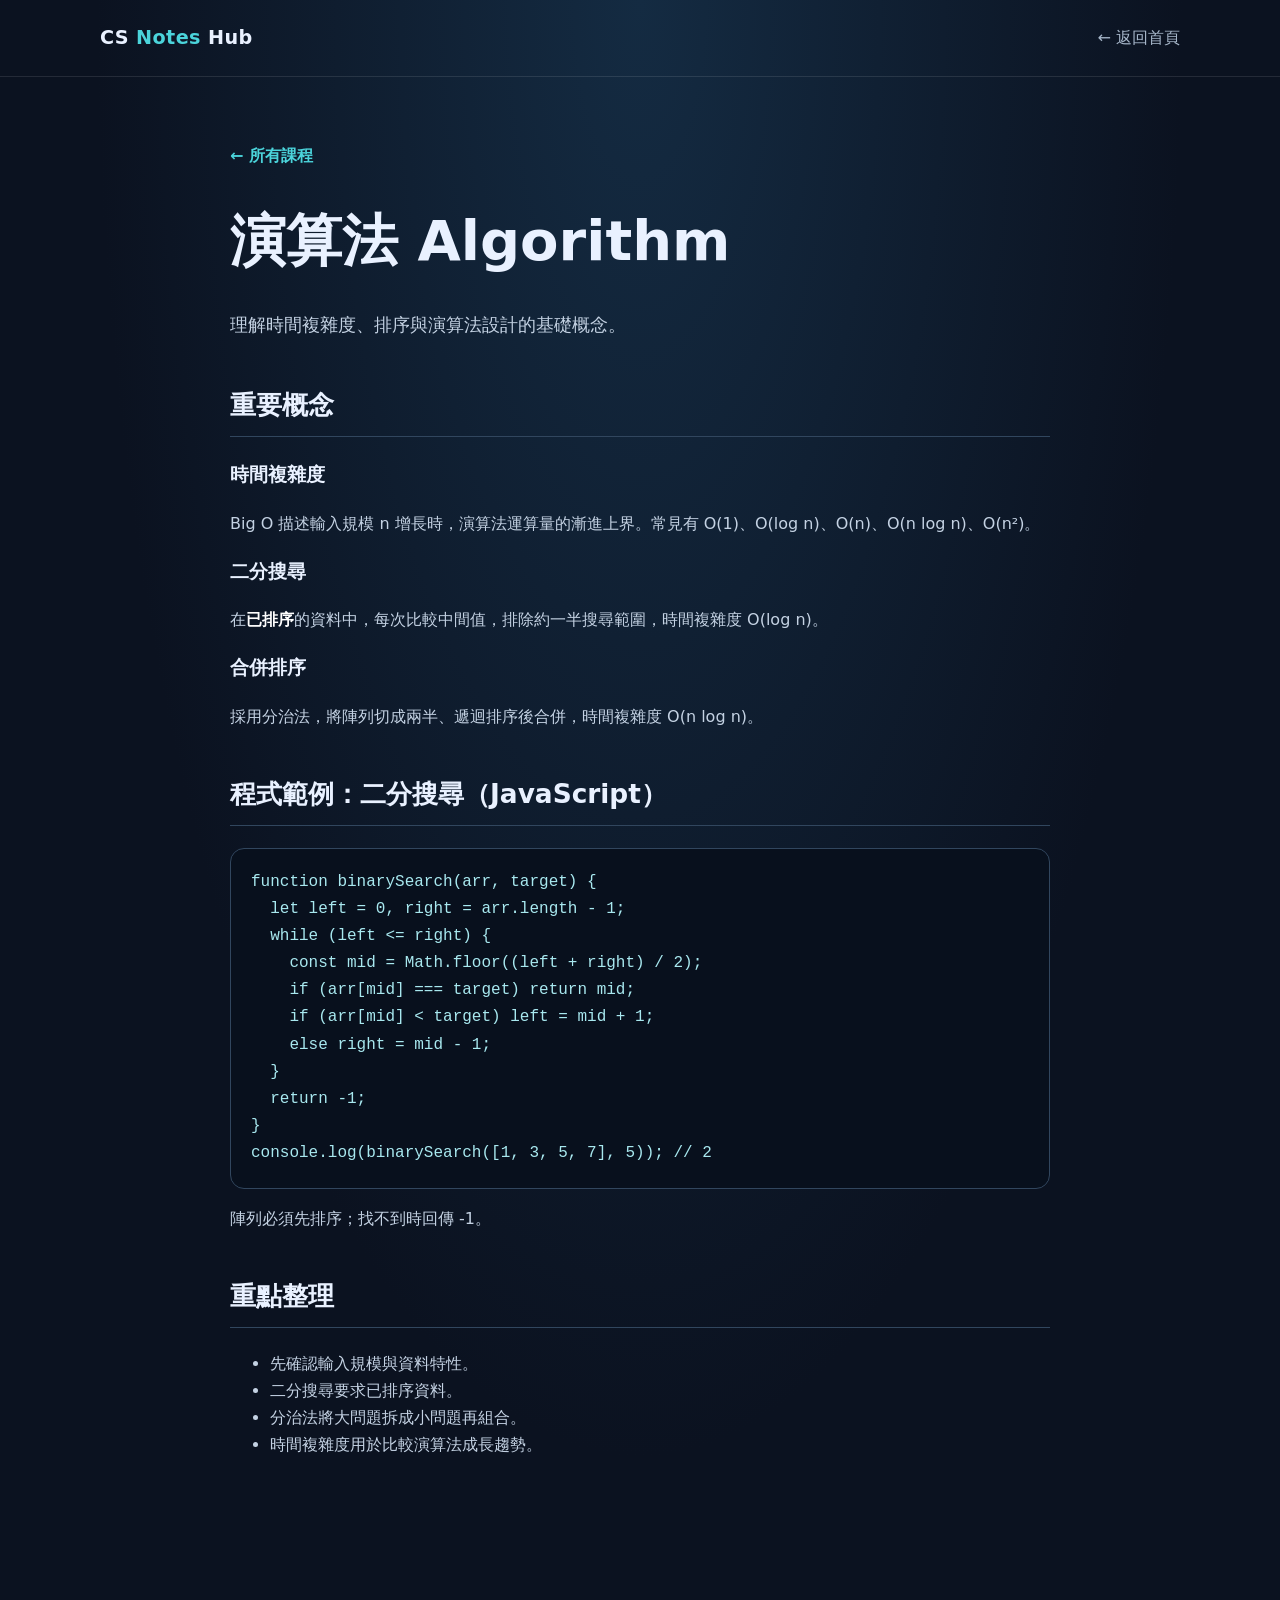
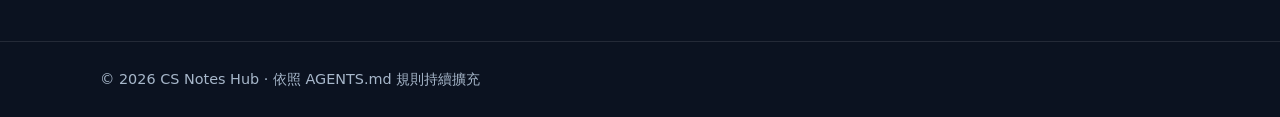
==== notes/algorithm.html @ 1b6aa5c6 "Add notes/algorithm.html" ====
<!doctype html><html lang="zh-Hant"><head><meta charset="utf-8"><meta name="viewport" content="width=device-width,initial-scale=1"><title>演算法 Algorithm | CS Notes Hub</title><meta name="description" content="理解時間複雜度、排序與演算法設計的基礎概念。"><link rel="stylesheet" href="../style.css"></head><body><header class="site-header"><nav class="container nav"><a class="logo" href="../index.html">CS <span>Notes</span> Hub</a><a href="../index.html">← 返回首頁</a></nav></header><main class="container article"><a class="back" href="../index.html">← 所有課程</a><h1>演算法 Algorithm</h1><p class="lead">理解時間複雜度、排序與演算法設計的基礎概念。</p><section><h2>重要概念</h2><h3>時間複雜度</h3><p>Big O 描述輸入規模 n 增長時，演算法運算量的漸進上界。常見有 O(1)、O(log n)、O(n)、O(n log n)、O(n²)。</p><h3>二分搜尋</h3><p>在<strong>已排序</strong>的資料中，每次比較中間值，排除約一半搜尋範圍，時間複雜度 O(log n)。</p><h3>合併排序</h3><p>採用分治法，將陣列切成兩半、遞迴排序後合併，時間複雜度 O(n log n)。</p></section><section><h2>程式範例：二分搜尋（JavaScript）</h2><pre><code>function binarySearch(arr, target) {
  let left = 0, right = arr.length - 1;
  while (left &lt;= right) {
    const mid = Math.floor((left + right) / 2);
    if (arr[mid] === target) return mid;
    if (arr[mid] &lt; target) left = mid + 1;
    else right = mid - 1;
  }
  return -1;
}
console.log(binarySearch([1, 3, 5, 7], 5)); // 2</code></pre><p>陣列必須先排序；找不到時回傳 -1。</p></section><section><h2>重點整理</h2><ul><li>先確認輸入規模與資料特性。</li><li>二分搜尋要求已排序資料。</li><li>分治法將大問題拆成小問題再組合。</li><li>時間複雜度用於比較演算法成長趨勢。</li></ul></section></main><footer><div class="container">© 2026 CS Notes Hub · 依照 AGENTS.md 規則持續擴充</div></footer></body></html>
---- style.css ----
:root{color-scheme:dark;--bg:#0b1220;--panel:#142237;--text:#e9f1ff;--muted:#a7b7ca;--accent:#4bd4db}*{box-sizing:border-box}html{scroll-behavior:smooth}body{margin:0;background:radial-gradient(ellipse at top,#142b42 0,#0b1220 60%);color:var(--text);font:16px/1.7 system-ui,-apple-system,"Noto Sans TC",sans-serif}a{color:inherit;text-decoration:none}a:focus-visible,input:focus-visible{outline:3px solid var(--accent);outline-offset:4px}.container{width:min(1080px,calc(100% - 40px));margin:auto}.site-header{border-bottom:1px solid #ffffff1a}.nav{min-height:76px;display:flex;justify-content:space-between;align-items:center}.logo{font-size:1.2rem;font-weight:800;letter-spacing:.02em}.logo span,em{color:var(--accent)}.nav>a:last-child{color:var(--muted)}.hero{padding:100px 0 85px}.eyebrow{color:var(--accent);font-size:.85rem;font-weight:800;letter-spacing:.2em}.hero h1{font-size:clamp(2.5rem,6vw,5rem);line-height:1.18;letter-spacing:-.04em;margin:18px 0}.hero em{font-style:normal}.lead{max-width:680px;font-size:1.1rem;color:var(--muted)}.tags{display:flex;flex-wrap:wrap;gap:10px;margin-top:28px}.tags span{padding:6px 13px;background:#ffffff12;border:1px solid #ffffff20;border-radius:100px;font-size:.85rem;color:#c9d7e9}.section-head{display:flex;justify-content:space-between;align-items:center;gap:16px}.section-head p{color:var(--muted)}h2{font-size:1.65rem}label{display:block;margin:10px 0 8px;color:var(--muted)}input{width:100%;padding:14px 17px;background:#15253a;border:1px solid #38506b;color:var(--text);border-radius:12px;font:inherit;margin-bottom:25px}.course-grid{display:grid;grid-template-columns:repeat(3,minmax(0,1fr));gap:20px}.course-card{display:flex;flex-direction:column;min-height:270px;padding:28px;background:var(--panel);border:1px solid #31465e;border-radius:20px;transition:transform .2s,border-color .2s}.course-card:hover{transform:translateY(-5px);border-color:var(--accent)}.emoji{font-size:2rem}.course-card h3{font-size:1.3rem;margin:14px 0 0}.course-card p{color:var(--muted);flex:1}.card-foot{font-weight:700;color:var(--accent)}footer{margin-top:90px;border-top:1px solid #ffffff1a;padding:25px 0;color:var(--muted);font-size:.9rem}.article{max-width:820px;padding:65px 0}.article h1{font-size:clamp(2rem,5vw,3.5rem);line-height:1.2}.article h2{margin-top:42px;border-bottom:1px solid #31465e;padding-bottom:8px}.article p,.article li{color:#c4d2e3}.article section{margin-bottom:28px}.back{color:var(--accent);font-weight:700}.article pre{padding:20px;overflow-x:auto;border:1px solid #31465e;border-radius:14px;background:#08101d;color:#a8e8ef}.article code{font-family:ui-monospace,Consolas,monospace}.article strong{color:#fff}@media(max-width:750px){.hero{padding:65px 0}.course-grid{grid-template-columns:1fr}.section-head{align-items:flex-start;flex-direction:column;gap:0}.course-card{min-height:210px}.article{padding-top:40px}}
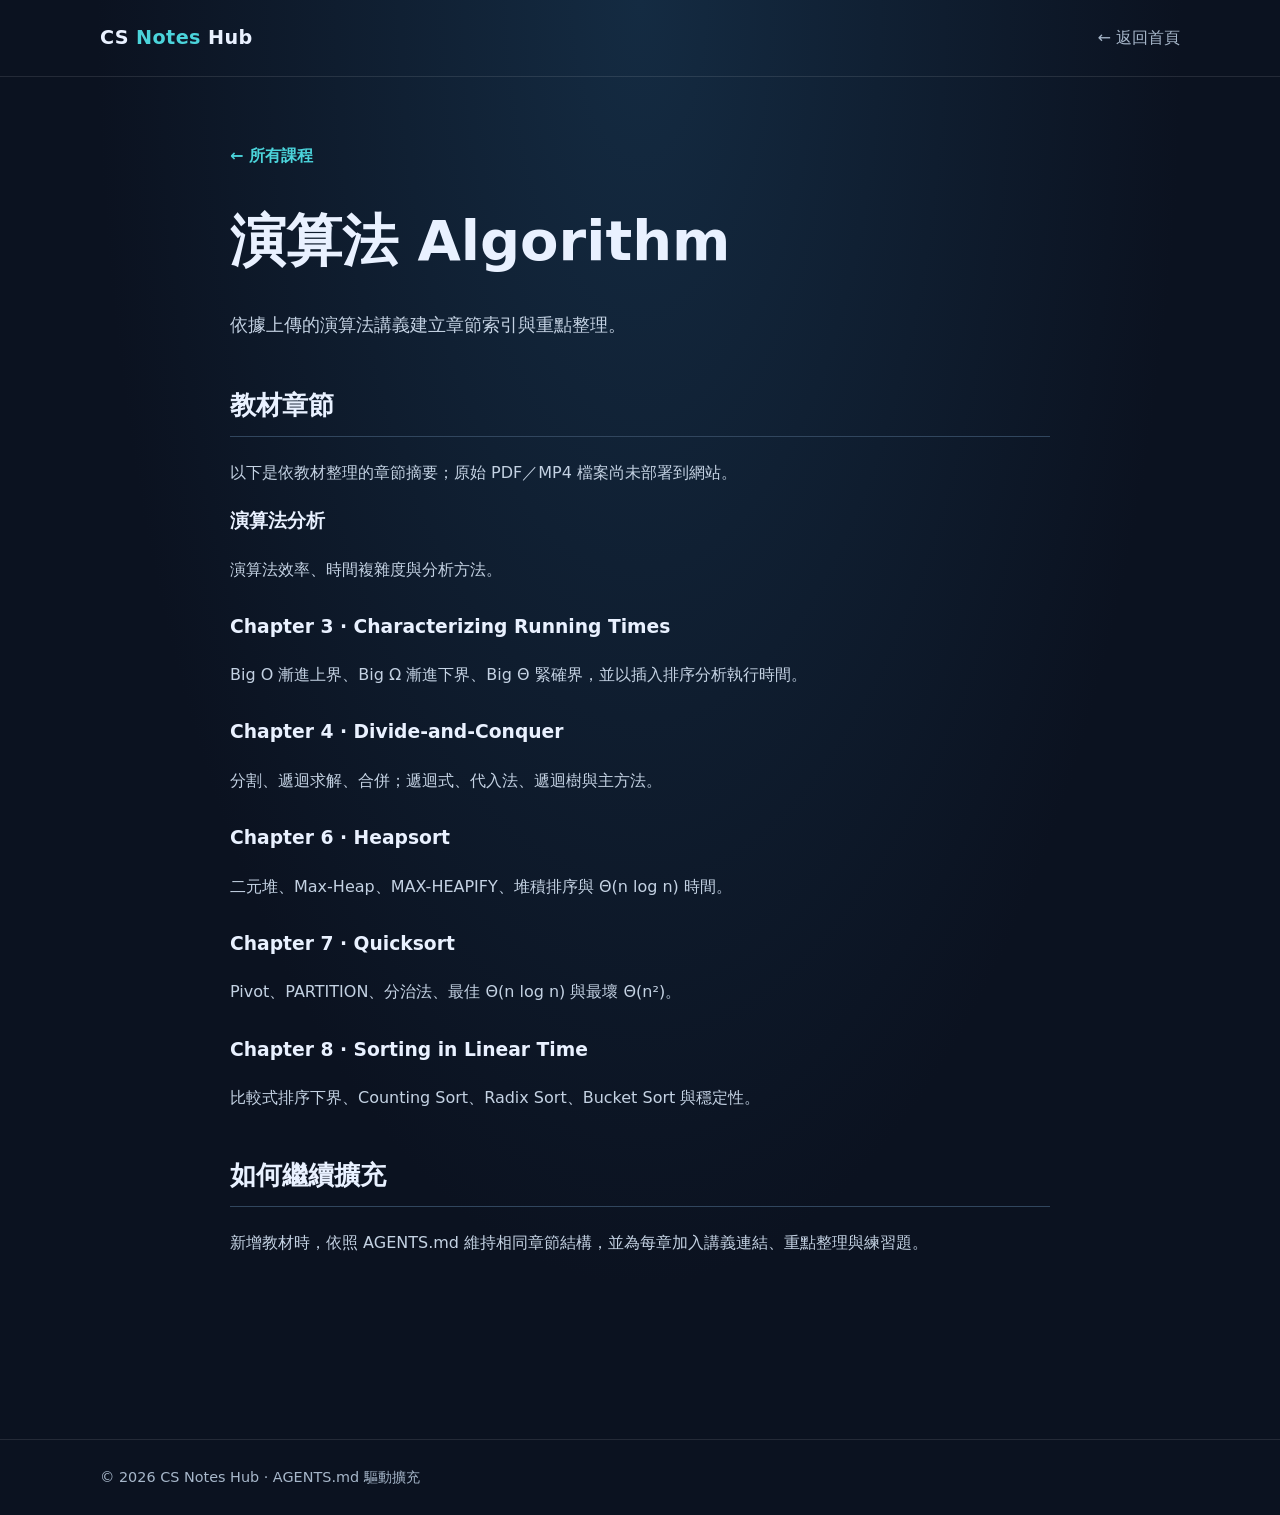
==== commit 872ec11a: "Organize uploaded course slide chapters in notes/algorithm.html" ====
--- a/notes/algorithm.html
+++ b/notes/algorithm.html
@@ -1,11 +1 @@
-<!doctype html><html lang="zh-Hant"><head><meta charset="utf-8"><meta name="viewport" content="width=device-width,initial-scale=1"><title>演算法 Algorithm | CS Notes Hub</title><meta name="description" content="理解時間複雜度、排序與演算法設計的基礎概念。"><link rel="stylesheet" href="../style.css"></head><body><header class="site-header"><nav class="container nav"><a class="logo" href="../index.html">CS <span>Notes</span> Hub</a><a href="../index.html">← 返回首頁</a></nav></header><main class="container article"><a class="back" href="../index.html">← 所有課程</a><h1>演算法 Algorithm</h1><p class="lead">理解時間複雜度、排序與演算法設計的基礎概念。</p><section><h2>重要概念</h2><h3>時間複雜度</h3><p>Big O 描述輸入規模 n 增長時，演算法運算量的漸進上界。常見有 O(1)、O(log n)、O(n)、O(n log n)、O(n²)。</p><h3>二分搜尋</h3><p>在<strong>已排序</strong>的資料中，每次比較中間值，排除約一半搜尋範圍，時間複雜度 O(log n)。</p><h3>合併排序</h3><p>採用分治法，將陣列切成兩半、遞迴排序後合併，時間複雜度 O(n log n)。</p></section><section><h2>程式範例：二分搜尋（JavaScript）</h2><pre><code>function binarySearch(arr, target) {
-  let left = 0, right = arr.length - 1;
-  while (left &lt;= right) {
-    const mid = Math.floor((left + right) / 2);
-    if (arr[mid] === target) return mid;
-    if (arr[mid] &lt; target) left = mid + 1;
-    else right = mid - 1;
-  }
-  return -1;
-}
-console.log(binarySearch([1, 3, 5, 7], 5)); // 2</code></pre><p>陣列必須先排序；找不到時回傳 -1。</p></section><section><h2>重點整理</h2><ul><li>先確認輸入規模與資料特性。</li><li>二分搜尋要求已排序資料。</li><li>分治法將大問題拆成小問題再組合。</li><li>時間複雜度用於比較演算法成長趨勢。</li></ul></section></main><footer><div class="container">© 2026 CS Notes Hub · 依照 AGENTS.md 規則持續擴充</div></footer></body></html>+<!doctype html><html lang="zh-Hant"><head><meta charset="utf-8"><meta name="viewport" content="width=device-width,initial-scale=1"><title>演算法 Algorithm | CS Notes Hub</title><link rel="stylesheet" href="../style.css"></head><body><header class="site-header"><nav class="container nav"><a class="logo" href="../index.html">CS <span>Notes</span> Hub</a><a href="../index.html">← 返回首頁</a></nav></header><main class="container article"><a class="back" href="../index.html">← 所有課程</a><h1>演算法 Algorithm</h1><p class="lead">依據上傳的演算法講義建立章節索引與重點整理。</p><section><h2>教材章節</h2><p>以下是依教材整理的章節摘要；原始 PDF／MP4 檔案尚未部署到網站。</p><section id="chapter-1"><h3>演算法分析</h3><p>演算法效率、時間複雜度與分析方法。</p></section><section id="chapter-2"><h3>Chapter 3 · Characterizing Running Times</h3><p>Big O 漸進上界、Big Ω 漸進下界、Big Θ 緊確界，並以插入排序分析執行時間。</p></section><section id="chapter-3"><h3>Chapter 4 · Divide-and-Conquer</h3><p>分割、遞迴求解、合併；遞迴式、代入法、遞迴樹與主方法。</p></section><section id="chapter-4"><h3>Chapter 6 · Heapsort</h3><p>二元堆、Max-Heap、MAX-HEAPIFY、堆積排序與 Θ(n log n) 時間。</p></section><section id="chapter-5"><h3>Chapter 7 · Quicksort</h3><p>Pivot、PARTITION、分治法、最佳 Θ(n log n) 與最壞 Θ(n²)。</p></section><section id="chapter-6"><h3>Chapter 8 · Sorting in Linear Time</h3><p>比較式排序下界、Counting Sort、Radix Sort、Bucket Sort 與穩定性。</p></section></section><section><h2>如何繼續擴充</h2><p>新增教材時，依照 AGENTS.md 維持相同章節結構，並為每章加入講義連結、重點整理與練習題。</p></section></main><footer><div class="container">© 2026 CS Notes Hub · AGENTS.md 驅動擴充</div></footer></body></html>
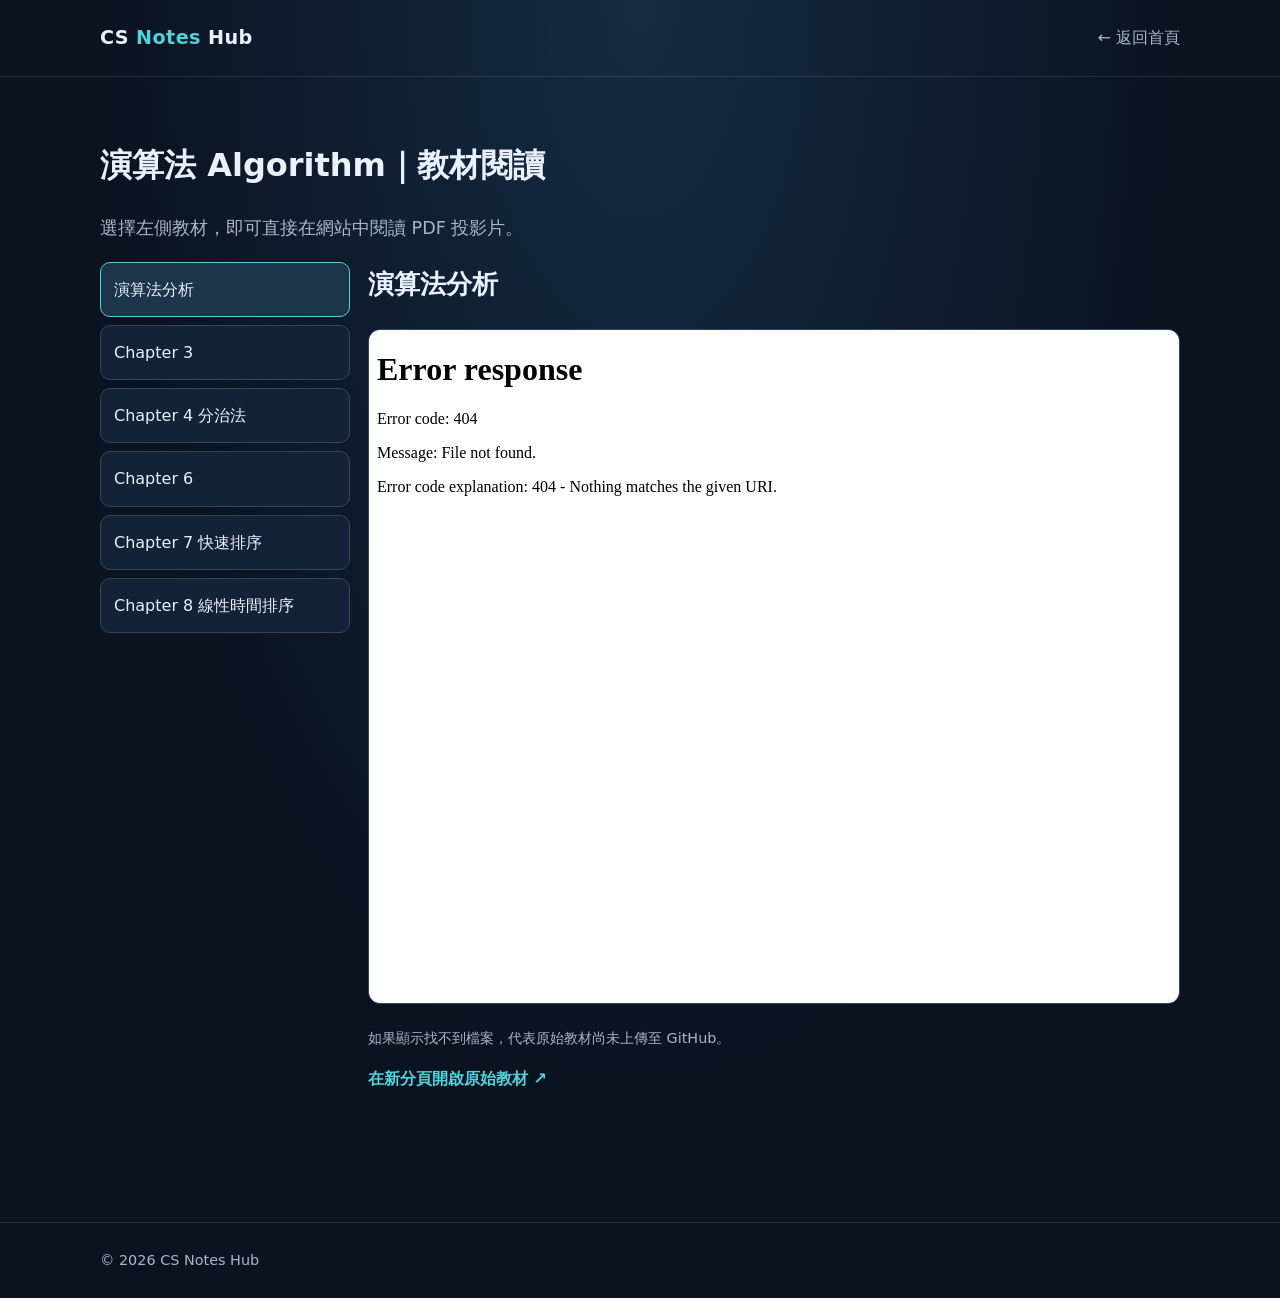
==== commit e5168c00: "Add in-page pdf course viewer to notes/algorithm.html" ====
--- a/notes/algorithm.html
+++ b/notes/algorithm.html
@@ -1 +1 @@
-<!doctype html><html lang="zh-Hant"><head><meta charset="utf-8"><meta name="viewport" content="width=device-width,initial-scale=1"><title>演算法 Algorithm | CS Notes Hub</title><link rel="stylesheet" href="../style.css"></head><body><header class="site-header"><nav class="container nav"><a class="logo" href="../index.html">CS <span>Notes</span> Hub</a><a href="../index.html">← 返回首頁</a></nav></header><main class="container article"><a class="back" href="../index.html">← 所有課程</a><h1>演算法 Algorithm</h1><p class="lead">依據上傳的演算法講義建立章節索引與重點整理。</p><section><h2>教材章節</h2><p>以下是依教材整理的章節摘要；原始 PDF／MP4 檔案尚未部署到網站。</p><section id="chapter-1"><h3>演算法分析</h3><p>演算法效率、時間複雜度與分析方法。</p></section><section id="chapter-2"><h3>Chapter 3 · Characterizing Running Times</h3><p>Big O 漸進上界、Big Ω 漸進下界、Big Θ 緊確界，並以插入排序分析執行時間。</p></section><section id="chapter-3"><h3>Chapter 4 · Divide-and-Conquer</h3><p>分割、遞迴求解、合併；遞迴式、代入法、遞迴樹與主方法。</p></section><section id="chapter-4"><h3>Chapter 6 · Heapsort</h3><p>二元堆、Max-Heap、MAX-HEAPIFY、堆積排序與 Θ(n log n) 時間。</p></section><section id="chapter-5"><h3>Chapter 7 · Quicksort</h3><p>Pivot、PARTITION、分治法、最佳 Θ(n log n) 與最壞 Θ(n²)。</p></section><section id="chapter-6"><h3>Chapter 8 · Sorting in Linear Time</h3><p>比較式排序下界、Counting Sort、Radix Sort、Bucket Sort 與穩定性。</p></section></section><section><h2>如何繼續擴充</h2><p>新增教材時，依照 AGENTS.md 維持相同章節結構，並為每章加入講義連結、重點整理與練習題。</p></section></main><footer><div class="container">© 2026 CS Notes Hub · AGENTS.md 驅動擴充</div></footer></body></html>+<!doctype html><html lang="zh-Hant"><head><meta charset="utf-8"><meta name="viewport" content="width=device-width,initial-scale=1"><title>演算法 Algorithm | CS Notes Hub</title><link rel="stylesheet" href="../style.css"><style>.viewer-layout{display:grid;grid-template-columns:250px minmax(0,1fr);gap:18px}.slide-menu{display:flex;flex-direction:column;gap:8px}.slide-choice{border:1px solid #31465e;border-radius:10px;background:#142237;color:#e9f1ff;text-align:left;padding:13px;cursor:pointer;font:inherit}.slide-choice:hover,.slide-choice.active{border-color:#4bd4db;background:#1c3549}.viewer{width:100%;height:min(75vh,820px);border:1px solid #31465e;border-radius:12px;background:#101b2c}.notice{color:#a7b7ca;font-size:.9rem}@media(max-width:760px){.viewer-layout{grid-template-columns:1fr}.viewer{height:68vh}.slide-menu{display:grid;grid-template-columns:repeat(2,minmax(0,1fr))}}</style></head><body><header class="site-header"><nav class="container nav"><a class="logo" href="../index.html">CS <span>Notes</span> Hub</a><a href="../index.html">← 返回首頁</a></nav></header><main class="container" style="padding:40px 0"><h1>演算法 Algorithm｜教材閱讀</h1><p class="lead">選擇左側教材，即可直接在網站中閱讀 PDF 投影片。</p><div class="viewer-layout"><aside class="slide-menu" aria-label="教材選單"><button class="slide-choice" type="button" data-file="../slides/01_%E6%BC%94%E7%AE%97%E6%B3%95%E5%88%86%E6%9E%90_2026_02.pdf">演算法分析</button><button class="slide-choice" type="button" data-file="../slides/02_MITP_Ch3_2026_01.pdf">Chapter 3</button><button class="slide-choice" type="button" data-file="../slides/MITP_Ch4_%E5%88%86%E6%B2%BB%E6%B3%95_20260930.pdf">Chapter 4 分治法</button><button class="slide-choice" type="button" data-file="../slides/MITP_Ch6_2026_01.pdf">Chapter 6</button><button class="slide-choice" type="button" data-file="../slides/MITP_Ch7_%E5%BF%AB%E9%80%9F%E6%8E%92%E5%BA%8F_1014.pdf">Chapter 7 快速排序</button><button class="slide-choice" type="button" data-file="../slides/MITP_Ch8_2026_01.pdf">Chapter 8 線性時間排序</button></aside><section><h2 id="viewer-title" style="margin-top:0">選擇教材</h2><iframe id="slide-viewer" class="viewer" title="課程 PDF 閱讀器"></iframe><p id="status" class="notice">如果顯示找不到檔案，代表原始教材尚未上傳至 GitHub。</p><a id="open-file" class="back" target="_blank" rel="noopener" href="#">在新分頁開啟原始教材 ↗</a></section></div></main><footer><div class="container">© 2026 CS Notes Hub</div></footer><script>const buttons=[...document.querySelectorAll('.slide-choice')];const viewer=document.querySelector('#slide-viewer');const heading=document.querySelector('#viewer-title');const openFile=document.querySelector('#open-file');function select(b){buttons.forEach(x=>x.classList.toggle('active',x===b));heading.textContent=b.textContent;viewer.src=b.dataset.file;openFile.href=b.dataset.file;}buttons.forEach(b=>b.addEventListener('click',()=>select(b)));if(buttons.length)select(buttons[0]);</script></body></html>
